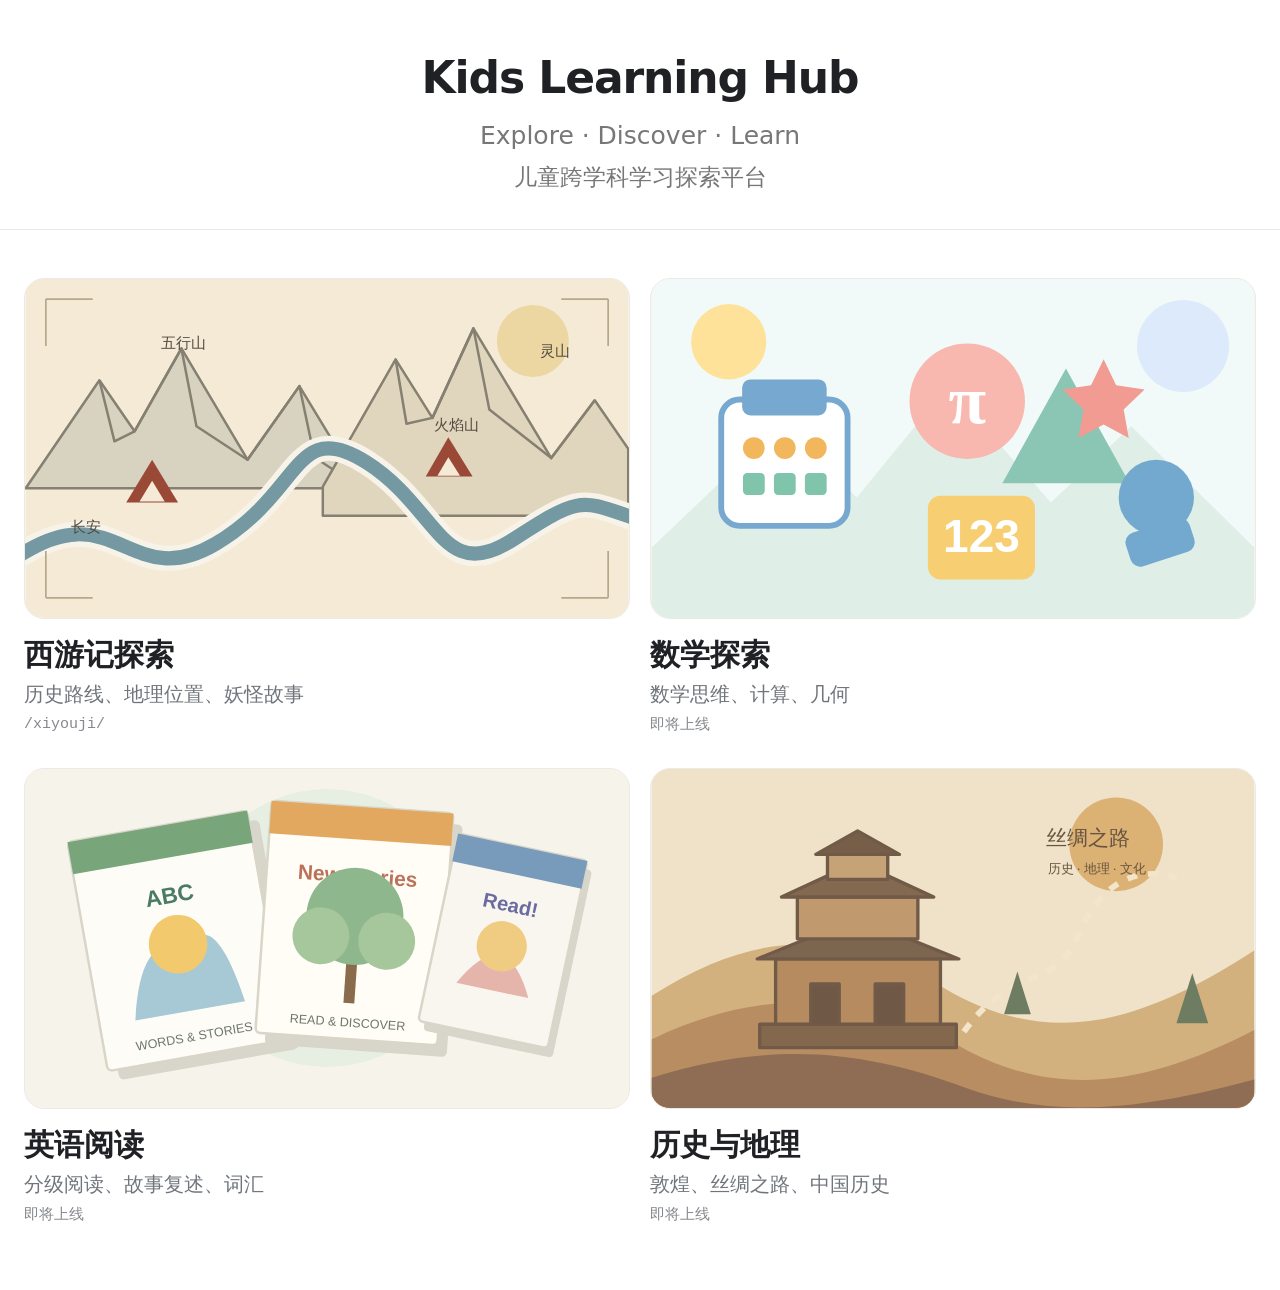
==== topics/index.html @ 54adc9aa "Add illustrated homepage and Cloudflare site links Co-Authored-By: Kimi <noreply@moonshot.cn>" ====
<!doctype html>
<html lang="zh-CN">
<head>
<meta charset="utf-8" />
<meta name="viewport" content="width=device-width,initial-scale=1" />
<meta name="description" content="Kids Learning Hub 儿童跨学科学习探索平台，通过阅读、地理、数学等互动专题，陪伴孩子探索与发现。" />
<title>Kids Learning Hub · 儿童跨学科学习探索平台</title>
<style>
:root{--ink:#202124;--muted:#70757b;--line:#e8e8e6;--paper:#fff;--blue:#245b86}
*{box-sizing:border-box}
body{margin:0;font-family:system-ui,-apple-system,"Segoe UI","PingFang SC","Microsoft YaHei",sans-serif;color:var(--ink);background:var(--paper);line-height:1.55}
a{color:inherit}
.site-header{max-width:1440px;margin:0 auto;padding:52px 24px 34px;text-align:center;border-bottom:1px solid var(--line)}
h1{font-size:clamp(32px,4vw,44px);line-height:1.2;letter-spacing:-.025em;margin:0 0 12px}
.tagline{font-size:clamp(19px,2.2vw,25px);color:#777;margin:0}
.subtitle{font-size:clamp(18px,2vw,23px);color:#777;margin:4px 0 0}
main{max-width:1440px;margin:0 auto;padding:48px 24px 64px}
.topics{display:grid;grid-template-columns:repeat(2,minmax(0,1fr));gap:32px 20px}
.card{min-width:0;margin:0}
a.card{display:block;text-decoration:none;border-radius:20px}
a.card:focus-visible{outline:3px solid #245b8666;outline-offset:6px}
.card-art{aspect-ratio:16/9;overflow:hidden;border:1px solid #eceae4;border-radius:20px;background:#f6f4ef}
.card-art svg{display:block;width:100%;height:100%;transition:transform .2s}
a.card:hover .card-art svg{transform:scale(1.012)}
a.card:hover h2{color:var(--blue)}
.card h2{font-size:clamp(22px,2.4vw,30px);line-height:1.3;margin:16px 0 5px;transition:color .15s}
.card p{font-size:clamp(16px,1.7vw,20px);color:var(--muted);margin:0}
.card .status{font-size:15px;color:#85898d;margin-top:3px}
.card .path{font-family:ui-monospace,SFMono-Regular,Consolas,monospace}
@media(max-width:700px){.site-header{padding:36px 18px 26px}main{padding:28px 16px 44px}.topics{grid-template-columns:1fr;gap:30px}.card-art{border-radius:15px}.card h2{margin-top:12px}}
@media(prefers-reduced-motion:reduce){.card-art svg{transition:none}a.card:hover .card-art svg{transform:none}}
</style>
</head>
<body>
<header class="site-header">
  <h1>Kids Learning Hub</h1>
  <p class="tagline">Explore · Discover · Learn</p>
  <p class="subtitle">儿童跨学科学习探索平台</p>
</header>
<main>
  <section class="topics" aria-label="学习专题">
    <a class="card" href="./xiyouji/">
      <div class="card-art">
        <svg viewBox="0 0 720 405" aria-hidden="true">
          <rect width="720" height="405" fill="#f4ead6" />
          <circle cx="606" cy="74" r="43" fill="#e5c778" opacity=".55" />
          <g stroke="#858071" stroke-width="3" stroke-linejoin="round">
            <path d="M0 250 88 121l42 61 56-99 79 133 62-88 74 122Z" fill="#d8d2c1" />
            <path d="m88 121 18 73 24-12 56-99 18 93 61 40 62-88 18 85 56 37" fill="none" />
            <path d="M355 248 442 96l44 70 49-107 93 155 52-69 40 58v80H355Z" fill="#e0d5bd" />
            <path d="m442 96 13 77 31-7 49-107 19 97 74 58 52-69" fill="none" />
          </g>
          <path d="M-20 339c126-92 141 39 246-22s94-153 181-98 90 148 176 92 80-46 157-21" fill="none" stroke="#f8f3e8" stroke-width="30" />
          <path d="M-20 339c126-92 141 39 246-22s94-153 181-98 90 148 176 92 80-46 157-21" fill="none" stroke="#7599a2" stroke-width="17" />
          <g fill="#9b4937">
            <path d="m120 267 31-51 31 51Z" /><path d="m136 266 15-25 15 25Z" fill="#f4ead6" />
            <path d="m478 236 27-47 29 47Z" /><path d="m492 235 13-22 14 22Z" fill="#f4ead6" />
          </g>
          <g font-family="serif" font-size="18" fill="#514b3e" text-anchor="middle">
            <text x="72" y="302">长安</text><text x="189" y="83">五行山</text><text x="515" y="181">火焰山</text><text x="632" y="92">灵山</text>
          </g>
          <path d="M24 24h56M24 24v56M696 24h-56M696 24v56M24 381h56M24 381v-56M696 381h-56M696 381v-56" fill="none" stroke="#b6a88b" stroke-width="2" />
        </svg>
      </div>
      <h2>西游记探索</h2>
      <p>历史路线、地理位置、妖怪故事</p>
      <p class="status path">/xiyouji/</p>
    </a>

    <article class="card">
      <div class="card-art">
        <svg viewBox="0 0 720 405" aria-hidden="true">
          <rect width="720" height="405" fill="#f2faf9" />
          <circle cx="92" cy="75" r="45" fill="#ffe29a" />
          <circle cx="635" cy="80" r="55" fill="#dceafb" />
          <path d="M0 321 154 174l91 87 109-133 123 139 96-91 147 145v84H0Z" fill="#dfeee6" />
          <g transform="translate(83 102)">
            <rect x="0" y="42" width="151" height="151" rx="22" fill="#fff" stroke="#77a9d0" stroke-width="7" />
            <rect x="25" y="18" width="101" height="43" rx="10" fill="#77a9d0" />
            <g fill="#f2b75c"><circle cx="39" cy="100" r="13" /><circle cx="76" cy="100" r="13" /><circle cx="113" cy="100" r="13" /></g>
            <g fill="#80c4ac"><rect x="26" y="130" width="26" height="26" rx="5" /><rect x="63" y="130" width="26" height="26" rx="5" /><rect x="100" y="130" width="26" height="26" rx="5" /></g>
          </g>
          <g transform="translate(304 73)">
            <circle cx="73" cy="73" r="69" fill="#f8b7af" />
            <text x="73" y="99" text-anchor="middle" font-family="Georgia,serif" font-size="82" font-weight="700" fill="#fff">π</text>
            <path d="m191 34 76 137H115Z" fill="#8ac6b3" />
            <rect x="26" y="186" width="128" height="100" rx="15" fill="#f7cf72" />
            <text x="90" y="253" text-anchor="middle" font-family="sans-serif" font-size="55" font-weight="700" fill="#fff">123</text>
          </g>
          <g fill="#74a9cf"><circle cx="603" cy="261" r="45" /><rect x="563" y="307" width="80" height="42" rx="12" transform="rotate(-18 563 307)" /></g>
          <g fill="#f19b93"><path d="m540 96 15 31 34 5-25 24 6 34-30-16-30 16 6-34-25-24 34-5Z" /></g>
        </svg>
      </div>
      <h2>数学探索</h2>
      <p>数学思维、计算、几何</p>
      <p class="status">即将上线</p>
    </article>

    <article class="card">
      <div class="card-art">
        <svg viewBox="0 0 720 405" aria-hidden="true">
          <rect width="720" height="405" fill="#f6f3eb" />
          <circle cx="360" cy="190" r="166" fill="#e6efe2" />
          <g transform="translate(74 64) rotate(-10 122 150)">
            <rect x="12" y="13" width="218" height="278" rx="6" fill="#d8d5ca" />
            <rect width="218" height="278" rx="6" fill="#fdfcf7" stroke="#d9d5c9" stroke-width="3" />
            <rect width="218" height="39" fill="#78a67a" />
            <text x="109" y="93" text-anchor="middle" font-family="sans-serif" font-size="27" font-weight="700" fill="#497b65">ABC</text>
            <path d="M43 224c18-82 53-103 72-50 21-63 48-43 61 50Z" fill="#a7c9d6" />
            <circle cx="109" cy="143" r="35" fill="#f2c96d" />
            <text x="109" y="260" text-anchor="middle" font-family="sans-serif" font-size="15" fill="#6d776a">WORDS &amp; STORIES</text>
          </g>
          <g transform="translate(283 46) rotate(4 122 150)">
            <rect x="12" y="13" width="218" height="278" rx="6" fill="#d8d5ca" />
            <rect width="218" height="278" rx="6" fill="#fffdf6" stroke="#d9d5c9" stroke-width="3" />
            <rect width="218" height="39" fill="#e2a85f" />
            <text x="109" y="91" text-anchor="middle" font-family="sans-serif" font-size="25" font-weight="700" fill="#bc7259">New Stories</text>
            <path d="M109 235v-91" stroke="#8a6c4c" stroke-width="13" />
            <circle cx="109" cy="131" r="58" fill="#8eb78d" /><circle cx="70" cy="157" r="34" fill="#a6c69c" /><circle cx="149" cy="158" r="34" fill="#a6c69c" />
            <text x="109" y="263" text-anchor="middle" font-family="sans-serif" font-size="15" fill="#6d776a">READ &amp; DISCOVER</text>
          </g>
          <g transform="translate(490 91) rotate(12 80 120)">
            <rect x="8" y="10" width="158" height="229" rx="5" fill="#d8d5ca" />
            <rect width="158" height="229" rx="5" fill="#f9f6ef" stroke="#d9d5c9" stroke-width="3" />
            <rect width="158" height="34" fill="#799bbb" />
            <text x="79" y="79" text-anchor="middle" font-family="sans-serif" font-size="24" font-weight="700" fill="#6a6ca0">Read!</text>
            <path d="M35 175q44-85 88 0" fill="#e5b5ac" /><circle cx="79" cy="121" r="30" fill="#f0cc83" />
          </g>
        </svg>
      </div>
      <h2>英语阅读</h2>
      <p>分级阅读、故事复述、词汇</p>
      <p class="status">即将上线</p>
    </article>

    <article class="card">
      <div class="card-art">
        <svg viewBox="0 0 720 405" aria-hidden="true">
          <rect width="720" height="405" fill="#efe2c8" />
          <circle cx="555" cy="90" r="56" fill="#d6a55f" opacity=".8" />
          <path d="M0 271c131-84 234-77 348-10 127 75 236 44 372-44v188H0Z" fill="#d2b17f" />
          <path d="M0 323c139-67 260-52 369 9 116 65 228 44 351-20v93H0Z" fill="#b98d62" />
          <path d="M0 369c149-47 261-30 375 12 107 39 216 25 345-10v34H0Z" fill="#8f6d54" />
          <g transform="translate(106 74)" stroke="#715b48" stroke-width="4" stroke-linejoin="round">
            <path d="M23 231h235v28H23Z" fill="#84684d" /><path d="M42 153h197v78H42Z" fill="#b68b5f" />
            <path d="m20 153 120-49 121 49Z" fill="#7c6650" /><path d="M68 79h144v50H68Z" fill="#c09a6e" />
            <path d="m49 79 91-42 91 42Z" fill="#826950" /><path d="M104 28h72v30h-72Z" fill="#c5a376" />
            <path d="m90 28 50-28 50 28Z" fill="#765e48" />
            <path d="M84 231v-48h34v48M161 231v-48h34v48" fill="#705846" />
          </g>
          <path d="M373 314c57-80 109-50 135-112s67-88 119-72" fill="none" stroke="#f3e5c9" stroke-width="7" stroke-dasharray="12 13" />
          <g fill="#6e7c62"><path d="m421 293 16-51 16 51Z" /><path d="m627 304 19-60 19 60Z" /></g>
          <g font-family="serif" fill="#685541"><text x="471" y="91" font-size="25">丝绸之路</text><text x="473" y="124" font-size="16">历史 · 地理 · 文化</text></g>
        </svg>
      </div>
      <h2>历史与地理</h2>
      <p>敦煌、丝绸之路、中国历史</p>
      <p class="status">即将上线</p>
    </article>
  </section>
</main>
</body>
</html>
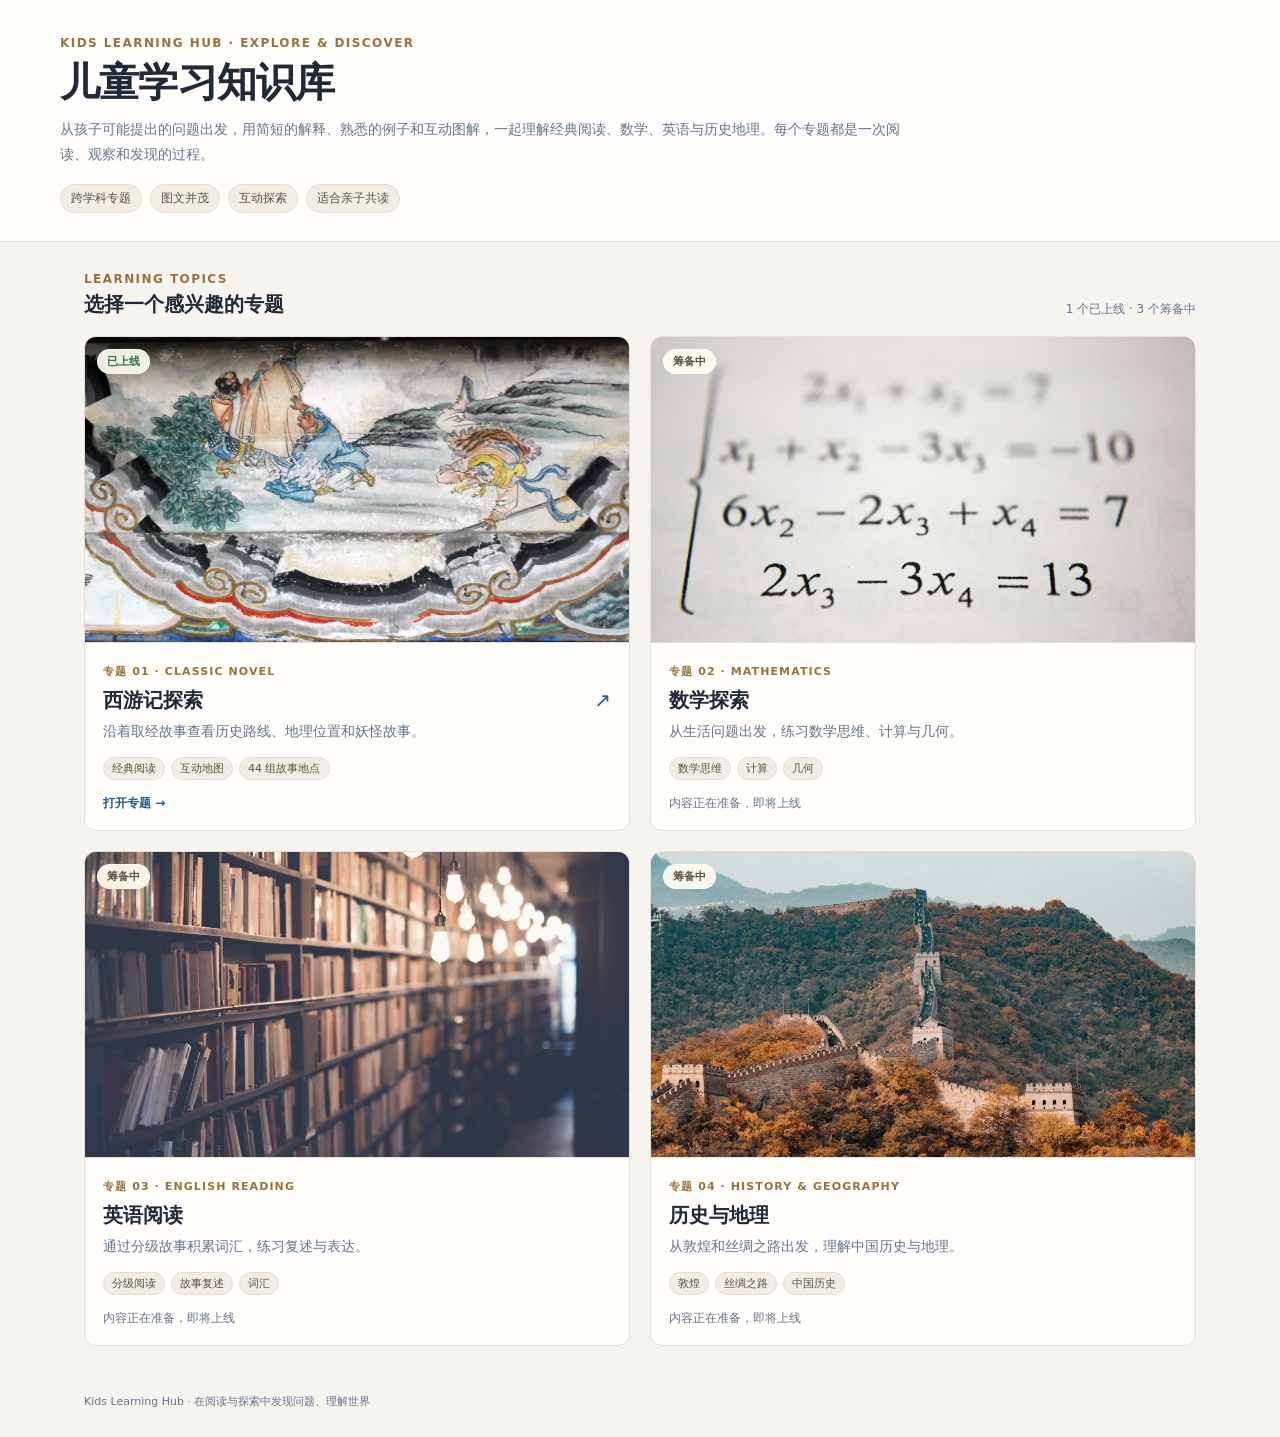
==== commit a5b46c0b: "Redesign homepage with consistent topic imagery Co-Authored-By: Kimi <noreply@moonshot.cn>" ====
--- a/topics/index.html
+++ b/topics/index.html
@@ -3,161 +3,225 @@
 <head>
 <meta charset="utf-8" />
 <meta name="viewport" content="width=device-width,initial-scale=1" />
-<meta name="description" content="Kids Learning Hub 儿童跨学科学习探索平台，通过阅读、地理、数学等互动专题，陪伴孩子探索与发现。" />
-<title>Kids Learning Hub · 儿童跨学科学习探索平台</title>
+<meta name="description" content="Kids Learning Hub 儿童学习知识库，通过经典阅读、数学、英语和历史地理专题，陪伴孩子阅读、观察与探索。" />
+<title>Kids Learning Hub · 儿童学习知识库</title>
 <style>
-:root{--ink:#202124;--muted:#70757b;--line:#e8e8e6;--paper:#fff;--blue:#245b86}
-*{box-sizing:border-box}
-body{margin:0;font-family:system-ui,-apple-system,"Segoe UI","PingFang SC","Microsoft YaHei",sans-serif;color:var(--ink);background:var(--paper);line-height:1.55}
-a{color:inherit}
-.site-header{max-width:1440px;margin:0 auto;padding:52px 24px 34px;text-align:center;border-bottom:1px solid var(--line)}
-h1{font-size:clamp(32px,4vw,44px);line-height:1.2;letter-spacing:-.025em;margin:0 0 12px}
-.tagline{font-size:clamp(19px,2.2vw,25px);color:#777;margin:0}
-.subtitle{font-size:clamp(18px,2vw,23px);color:#777;margin:4px 0 0}
-main{max-width:1440px;margin:0 auto;padding:48px 24px 64px}
-.topics{display:grid;grid-template-columns:repeat(2,minmax(0,1fr));gap:32px 20px}
-.card{min-width:0;margin:0}
-a.card{display:block;text-decoration:none;border-radius:20px}
-a.card:focus-visible{outline:3px solid #245b8666;outline-offset:6px}
-.card-art{aspect-ratio:16/9;overflow:hidden;border:1px solid #eceae4;border-radius:20px;background:#f6f4ef}
-.card-art svg{display:block;width:100%;height:100%;transition:transform .2s}
-a.card:hover .card-art svg{transform:scale(1.012)}
-a.card:hover h2{color:var(--blue)}
-.card h2{font-size:clamp(22px,2.4vw,30px);line-height:1.3;margin:16px 0 5px;transition:color .15s}
-.card p{font-size:clamp(16px,1.7vw,20px);color:var(--muted);margin:0}
-.card .status{font-size:15px;color:#85898d;margin-top:3px}
-.card .path{font-family:ui-monospace,SFMono-Regular,Consolas,monospace}
-@media(max-width:700px){.site-header{padding:36px 18px 26px}main{padding:28px 16px 44px}.topics{grid-template-columns:1fr;gap:30px}.card-art{border-radius:15px}.card h2{margin-top:12px}}
-@media(prefers-reduced-motion:reduce){.card-art svg{transition:none}a.card:hover .card-art svg{transform:none}}
+:root {
+  --ink: #1f2937;
+  --muted: #64748b;
+  --paper: #f6f4ef;
+  --panel: #fffefa;
+  --line: #e5e1d8;
+  --blue: #245b86;
+  --gold: #98733b;
+  --green: #26734d;
+}
+* { box-sizing: border-box; }
+body {
+  margin: 0;
+  min-height: 100vh;
+  font-family: system-ui, -apple-system, "Segoe UI", "PingFang SC", "Microsoft YaHei", sans-serif;
+  color: var(--ink);
+  background: var(--paper);
+}
+a { color: inherit; }
+.site-header {
+  padding: 36px 24px 28px;
+  background: var(--panel);
+  border-bottom: 1px solid var(--line);
+}
+.header-inner, main, footer { width: min(1160px, 100%); margin: 0 auto; }
+.kicker {
+  color: var(--gold);
+  font-size: 12px;
+  font-weight: 700;
+  letter-spacing: .12em;
+}
+h1 {
+  margin: 7px 0 10px;
+  font-size: clamp(28px, 4vw, 40px);
+  line-height: 1.25;
+  letter-spacing: -.02em;
+}
+.subtitle {
+  max-width: 860px;
+  margin: 0;
+  color: var(--muted);
+  font-size: 14px;
+  line-height: 1.8;
+}
+.stats { display: flex; flex-wrap: wrap; gap: 8px; margin-top: 17px; }
+.stat, .tag {
+  border: 1px solid #e5dece;
+  border-radius: 999px;
+  background: #f2eee5;
+  color: #5c5141;
+  font-size: 12px;
+}
+.stat { padding: 5px 10px; }
+main { padding: 30px 24px 48px; }
+.section-head {
+  display: flex;
+  align-items: end;
+  justify-content: space-between;
+  gap: 16px;
+  margin-bottom: 18px;
+}
+.section-head h2 { margin: 4px 0 0; font-size: 20px; line-height: 1.4; }
+.small { color: var(--muted); font-size: 12px; white-space: nowrap; }
+.topics { display: grid; grid-template-columns: repeat(2, minmax(0, 1fr)); gap: 20px; }
+.topic {
+  min-width: 0;
+  overflow: hidden;
+  border: 1px solid var(--line);
+  border-radius: 12px;
+  background: var(--panel);
+  transition: border-color .15s, box-shadow .15s, transform .15s;
+}
+a.topic { display: block; text-decoration: none; }
+a.topic:hover {
+  border-color: #c8b68e;
+  box-shadow: 0 5px 18px #0000000a;
+  transform: translateY(-2px);
+}
+a.topic:focus-visible { outline: 3px solid #245b8644; outline-offset: 4px; }
+.cover {
+  position: relative;
+  aspect-ratio: 16 / 9;
+  overflow: hidden;
+  border-bottom: 1px solid var(--line);
+  background: #e9e5db;
+}
+.cover img {
+  display: block;
+  width: 100%;
+  height: 100%;
+  object-fit: cover;
+  filter: saturate(.78);
+  transition: transform .25s, filter .25s;
+}
+a.topic:hover .cover img { transform: scale(1.015); filter: saturate(.95); }
+.badge {
+  position: absolute;
+  top: 12px;
+  left: 12px;
+  padding: 4px 9px;
+  border: 1px solid #ffffffaa;
+  border-radius: 999px;
+  background: #fffef0e8;
+  color: #5c5141;
+  font-size: 11px;
+  font-weight: 700;
+  backdrop-filter: blur(8px);
+}
+.badge.online { color: var(--green); }
+.card-body { padding: 17px 18px 18px; }
+.topic-number { color: var(--gold); font-size: 11px; font-weight: 800; letter-spacing: .1em; }
+.title-row { display: flex; align-items: center; justify-content: space-between; gap: 12px; }
+.title-row h3 { margin: 7px 0 6px; font-size: 20px; line-height: 1.4; }
+.arrow { color: var(--blue); font-size: 20px; }
+.description { min-height: 24px; margin: 0; color: var(--muted); font-size: 14px; line-height: 1.7; }
+.tags { display: flex; flex-wrap: wrap; gap: 6px; margin-top: 13px; }
+.tag { padding: 3px 8px; font-size: 11px; }
+.status { margin-top: 15px; color: var(--muted); font-size: 12px; }
+.status.enter { color: var(--blue); font-weight: 700; }
+footer { padding: 0 24px 28px; color: var(--muted); font-size: 11px; }
+@media (max-width: 700px) {
+  .site-header { padding: 26px 18px 22px; }
+  main { padding: 24px 14px 36px; }
+  .topics { grid-template-columns: 1fr; gap: 18px; }
+  .section-head { align-items: start; }
+  .section-head .small { padding-top: 4px; white-space: normal; text-align: right; }
+  .card-body { padding: 15px 16px 17px; }
+  .description { min-height: 0; }
+  footer { padding: 0 16px 24px; }
+}
+@media (prefers-reduced-motion: reduce) {
+  .topic, .cover img { transition: none; }
+  a.topic:hover, a.topic:hover .cover img { transform: none; }
+}
 </style>
 </head>
 <body>
 <header class="site-header">
-  <h1>Kids Learning Hub</h1>
-  <p class="tagline">Explore · Discover · Learn</p>
-  <p class="subtitle">儿童跨学科学习探索平台</p>
+  <div class="header-inner">
+    <div class="kicker">KIDS LEARNING HUB · EXPLORE &amp; DISCOVER</div>
+    <h1>儿童学习知识库</h1>
+    <p class="subtitle">从孩子可能提出的问题出发，用简短的解释、熟悉的例子和互动图解，一起理解经典阅读、数学、英语与历史地理。每个专题都是一次阅读、观察和发现的过程。</p>
+    <div class="stats" aria-label="平台特点">
+      <span class="stat">跨学科专题</span>
+      <span class="stat">图文并茂</span>
+      <span class="stat">互动探索</span>
+      <span class="stat">适合亲子共读</span>
+    </div>
+  </div>
 </header>
 <main>
+  <div class="section-head">
+    <div>
+      <div class="kicker">LEARNING TOPICS</div>
+      <h2>选择一个感兴趣的专题</h2>
+    </div>
+    <span class="small">1 个已上线 · 3 个筹备中</span>
+  </div>
   <section class="topics" aria-label="学习专题">
-    <a class="card" href="./xiyouji/">
-      <div class="card-art">
-        <svg viewBox="0 0 720 405" aria-hidden="true">
-          <rect width="720" height="405" fill="#f4ead6" />
-          <circle cx="606" cy="74" r="43" fill="#e5c778" opacity=".55" />
-          <g stroke="#858071" stroke-width="3" stroke-linejoin="round">
-            <path d="M0 250 88 121l42 61 56-99 79 133 62-88 74 122Z" fill="#d8d2c1" />
-            <path d="m88 121 18 73 24-12 56-99 18 93 61 40 62-88 18 85 56 37" fill="none" />
-            <path d="M355 248 442 96l44 70 49-107 93 155 52-69 40 58v80H355Z" fill="#e0d5bd" />
-            <path d="m442 96 13 77 31-7 49-107 19 97 74 58 52-69" fill="none" />
-          </g>
-          <path d="M-20 339c126-92 141 39 246-22s94-153 181-98 90 148 176 92 80-46 157-21" fill="none" stroke="#f8f3e8" stroke-width="30" />
-          <path d="M-20 339c126-92 141 39 246-22s94-153 181-98 90 148 176 92 80-46 157-21" fill="none" stroke="#7599a2" stroke-width="17" />
-          <g fill="#9b4937">
-            <path d="m120 267 31-51 31 51Z" /><path d="m136 266 15-25 15 25Z" fill="#f4ead6" />
-            <path d="m478 236 27-47 29 47Z" /><path d="m492 235 13-22 14 22Z" fill="#f4ead6" />
-          </g>
-          <g font-family="serif" font-size="18" fill="#514b3e" text-anchor="middle">
-            <text x="72" y="302">长安</text><text x="189" y="83">五行山</text><text x="515" y="181">火焰山</text><text x="632" y="92">灵山</text>
-          </g>
-          <path d="M24 24h56M24 24v56M696 24h-56M696 24v56M24 381h56M24 381v-56M696 381h-56M696 381v-56" fill="none" stroke="#b6a88b" stroke-width="2" />
-        </svg>
-      </div>
-      <h2>西游记探索</h2>
-      <p>历史路线、地理位置、妖怪故事</p>
-      <p class="status path">/xiyouji/</p>
+    <a class="topic" href="./xiyouji/">
+      <div class="cover">
+        <img src="./assets/home/xiyouji.jpg" width="1200" height="593" alt="颐和园长廊中的《西游记》唐僧师徒人物彩绘" fetchpriority="high" />
+        <span class="badge online">已上线</span>
+      </div>
+      <div class="card-body">
+        <span class="topic-number">专题 01 · CLASSIC NOVEL</span>
+        <div class="title-row"><h3>西游记探索</h3><span class="arrow" aria-hidden="true">↗</span></div>
+        <p class="description">沿着取经故事查看历史路线、地理位置和妖怪故事。</p>
+        <div class="tags"><span class="tag">经典阅读</span><span class="tag">互动地图</span><span class="tag">44 组故事地点</span></div>
+        <div class="status enter">打开专题 <span aria-hidden="true">→</span></div>
+      </div>
     </a>
 
-    <article class="card">
-      <div class="card-art">
-        <svg viewBox="0 0 720 405" aria-hidden="true">
-          <rect width="720" height="405" fill="#f2faf9" />
-          <circle cx="92" cy="75" r="45" fill="#ffe29a" />
-          <circle cx="635" cy="80" r="55" fill="#dceafb" />
-          <path d="M0 321 154 174l91 87 109-133 123 139 96-91 147 145v84H0Z" fill="#dfeee6" />
-          <g transform="translate(83 102)">
-            <rect x="0" y="42" width="151" height="151" rx="22" fill="#fff" stroke="#77a9d0" stroke-width="7" />
-            <rect x="25" y="18" width="101" height="43" rx="10" fill="#77a9d0" />
-            <g fill="#f2b75c"><circle cx="39" cy="100" r="13" /><circle cx="76" cy="100" r="13" /><circle cx="113" cy="100" r="13" /></g>
-            <g fill="#80c4ac"><rect x="26" y="130" width="26" height="26" rx="5" /><rect x="63" y="130" width="26" height="26" rx="5" /><rect x="100" y="130" width="26" height="26" rx="5" /></g>
-          </g>
-          <g transform="translate(304 73)">
-            <circle cx="73" cy="73" r="69" fill="#f8b7af" />
-            <text x="73" y="99" text-anchor="middle" font-family="Georgia,serif" font-size="82" font-weight="700" fill="#fff">π</text>
-            <path d="m191 34 76 137H115Z" fill="#8ac6b3" />
-            <rect x="26" y="186" width="128" height="100" rx="15" fill="#f7cf72" />
-            <text x="90" y="253" text-anchor="middle" font-family="sans-serif" font-size="55" font-weight="700" fill="#fff">123</text>
-          </g>
-          <g fill="#74a9cf"><circle cx="603" cy="261" r="45" /><rect x="563" y="307" width="80" height="42" rx="12" transform="rotate(-18 563 307)" /></g>
-          <g fill="#f19b93"><path d="m540 96 15 31 34 5-25 24 6 34-30-16-30 16 6-34-25-24 34-5Z" /></g>
-        </svg>
-      </div>
-      <h2>数学探索</h2>
-      <p>数学思维、计算、几何</p>
-      <p class="status">即将上线</p>
+    <article class="topic">
+      <div class="cover">
+        <img src="./assets/home/math.jpg" width="1000" height="650" alt="写在纸上的数学公式" loading="lazy" />
+        <span class="badge">筹备中</span>
+      </div>
+      <div class="card-body">
+        <span class="topic-number">专题 02 · MATHEMATICS</span>
+        <div class="title-row"><h3>数学探索</h3></div>
+        <p class="description">从生活问题出发，练习数学思维、计算与几何。</p>
+        <div class="tags"><span class="tag">数学思维</span><span class="tag">计算</span><span class="tag">几何</span></div>
+        <div class="status">内容正在准备，即将上线</div>
+      </div>
     </article>
 
-    <article class="card">
-      <div class="card-art">
-        <svg viewBox="0 0 720 405" aria-hidden="true">
-          <rect width="720" height="405" fill="#f6f3eb" />
-          <circle cx="360" cy="190" r="166" fill="#e6efe2" />
-          <g transform="translate(74 64) rotate(-10 122 150)">
-            <rect x="12" y="13" width="218" height="278" rx="6" fill="#d8d5ca" />
-            <rect width="218" height="278" rx="6" fill="#fdfcf7" stroke="#d9d5c9" stroke-width="3" />
-            <rect width="218" height="39" fill="#78a67a" />
-            <text x="109" y="93" text-anchor="middle" font-family="sans-serif" font-size="27" font-weight="700" fill="#497b65">ABC</text>
-            <path d="M43 224c18-82 53-103 72-50 21-63 48-43 61 50Z" fill="#a7c9d6" />
-            <circle cx="109" cy="143" r="35" fill="#f2c96d" />
-            <text x="109" y="260" text-anchor="middle" font-family="sans-serif" font-size="15" fill="#6d776a">WORDS &amp; STORIES</text>
-          </g>
-          <g transform="translate(283 46) rotate(4 122 150)">
-            <rect x="12" y="13" width="218" height="278" rx="6" fill="#d8d5ca" />
-            <rect width="218" height="278" rx="6" fill="#fffdf6" stroke="#d9d5c9" stroke-width="3" />
-            <rect width="218" height="39" fill="#e2a85f" />
-            <text x="109" y="91" text-anchor="middle" font-family="sans-serif" font-size="25" font-weight="700" fill="#bc7259">New Stories</text>
-            <path d="M109 235v-91" stroke="#8a6c4c" stroke-width="13" />
-            <circle cx="109" cy="131" r="58" fill="#8eb78d" /><circle cx="70" cy="157" r="34" fill="#a6c69c" /><circle cx="149" cy="158" r="34" fill="#a6c69c" />
-            <text x="109" y="263" text-anchor="middle" font-family="sans-serif" font-size="15" fill="#6d776a">READ &amp; DISCOVER</text>
-          </g>
-          <g transform="translate(490 91) rotate(12 80 120)">
-            <rect x="8" y="10" width="158" height="229" rx="5" fill="#d8d5ca" />
-            <rect width="158" height="229" rx="5" fill="#f9f6ef" stroke="#d9d5c9" stroke-width="3" />
-            <rect width="158" height="34" fill="#799bbb" />
-            <text x="79" y="79" text-anchor="middle" font-family="sans-serif" font-size="24" font-weight="700" fill="#6a6ca0">Read!</text>
-            <path d="M35 175q44-85 88 0" fill="#e5b5ac" /><circle cx="79" cy="121" r="30" fill="#f0cc83" />
-          </g>
-        </svg>
-      </div>
-      <h2>英语阅读</h2>
-      <p>分级阅读、故事复述、词汇</p>
-      <p class="status">即将上线</p>
+    <article class="topic">
+      <div class="cover">
+        <img src="./assets/home/english.jpg" width="1000" height="650" alt="灯光下排列着书籍的阅读空间" loading="lazy" />
+        <span class="badge">筹备中</span>
+      </div>
+      <div class="card-body">
+        <span class="topic-number">专题 03 · ENGLISH READING</span>
+        <div class="title-row"><h3>英语阅读</h3></div>
+        <p class="description">通过分级故事积累词汇，练习复述与表达。</p>
+        <div class="tags"><span class="tag">分级阅读</span><span class="tag">故事复述</span><span class="tag">词汇</span></div>
+        <div class="status">内容正在准备，即将上线</div>
+      </div>
     </article>
 
-    <article class="card">
-      <div class="card-art">
-        <svg viewBox="0 0 720 405" aria-hidden="true">
-          <rect width="720" height="405" fill="#efe2c8" />
-          <circle cx="555" cy="90" r="56" fill="#d6a55f" opacity=".8" />
-          <path d="M0 271c131-84 234-77 348-10 127 75 236 44 372-44v188H0Z" fill="#d2b17f" />
-          <path d="M0 323c139-67 260-52 369 9 116 65 228 44 351-20v93H0Z" fill="#b98d62" />
-          <path d="M0 369c149-47 261-30 375 12 107 39 216 25 345-10v34H0Z" fill="#8f6d54" />
-          <g transform="translate(106 74)" stroke="#715b48" stroke-width="4" stroke-linejoin="round">
-            <path d="M23 231h235v28H23Z" fill="#84684d" /><path d="M42 153h197v78H42Z" fill="#b68b5f" />
-            <path d="m20 153 120-49 121 49Z" fill="#7c6650" /><path d="M68 79h144v50H68Z" fill="#c09a6e" />
-            <path d="m49 79 91-42 91 42Z" fill="#826950" /><path d="M104 28h72v30h-72Z" fill="#c5a376" />
-            <path d="m90 28 50-28 50 28Z" fill="#765e48" />
-            <path d="M84 231v-48h34v48M161 231v-48h34v48" fill="#705846" />
-          </g>
-          <path d="M373 314c57-80 109-50 135-112s67-88 119-72" fill="none" stroke="#f3e5c9" stroke-width="7" stroke-dasharray="12 13" />
-          <g fill="#6e7c62"><path d="m421 293 16-51 16 51Z" /><path d="m627 304 19-60 19 60Z" /></g>
-          <g font-family="serif" fill="#685541"><text x="471" y="91" font-size="25">丝绸之路</text><text x="473" y="124" font-size="16">历史 · 地理 · 文化</text></g>
-        </svg>
-      </div>
-      <h2>历史与地理</h2>
-      <p>敦煌、丝绸之路、中国历史</p>
-      <p class="status">即将上线</p>
+    <article class="topic">
+      <div class="cover">
+        <img src="./assets/home/history.jpg" width="1000" height="650" alt="秋日山岭间蜿蜒的长城" loading="lazy" />
+        <span class="badge">筹备中</span>
+      </div>
+      <div class="card-body">
+        <span class="topic-number">专题 04 · HISTORY &amp; GEOGRAPHY</span>
+        <div class="title-row"><h3>历史与地理</h3></div>
+        <p class="description">从敦煌和丝绸之路出发，理解中国历史与地理。</p>
+        <div class="tags"><span class="tag">敦煌</span><span class="tag">丝绸之路</span><span class="tag">中国历史</span></div>
+        <div class="status">内容正在准备，即将上线</div>
+      </div>
     </article>
   </section>
 </main>
+<footer>Kids Learning Hub · 在阅读与探索中发现问题、理解世界</footer>
 </body>
 </html>
